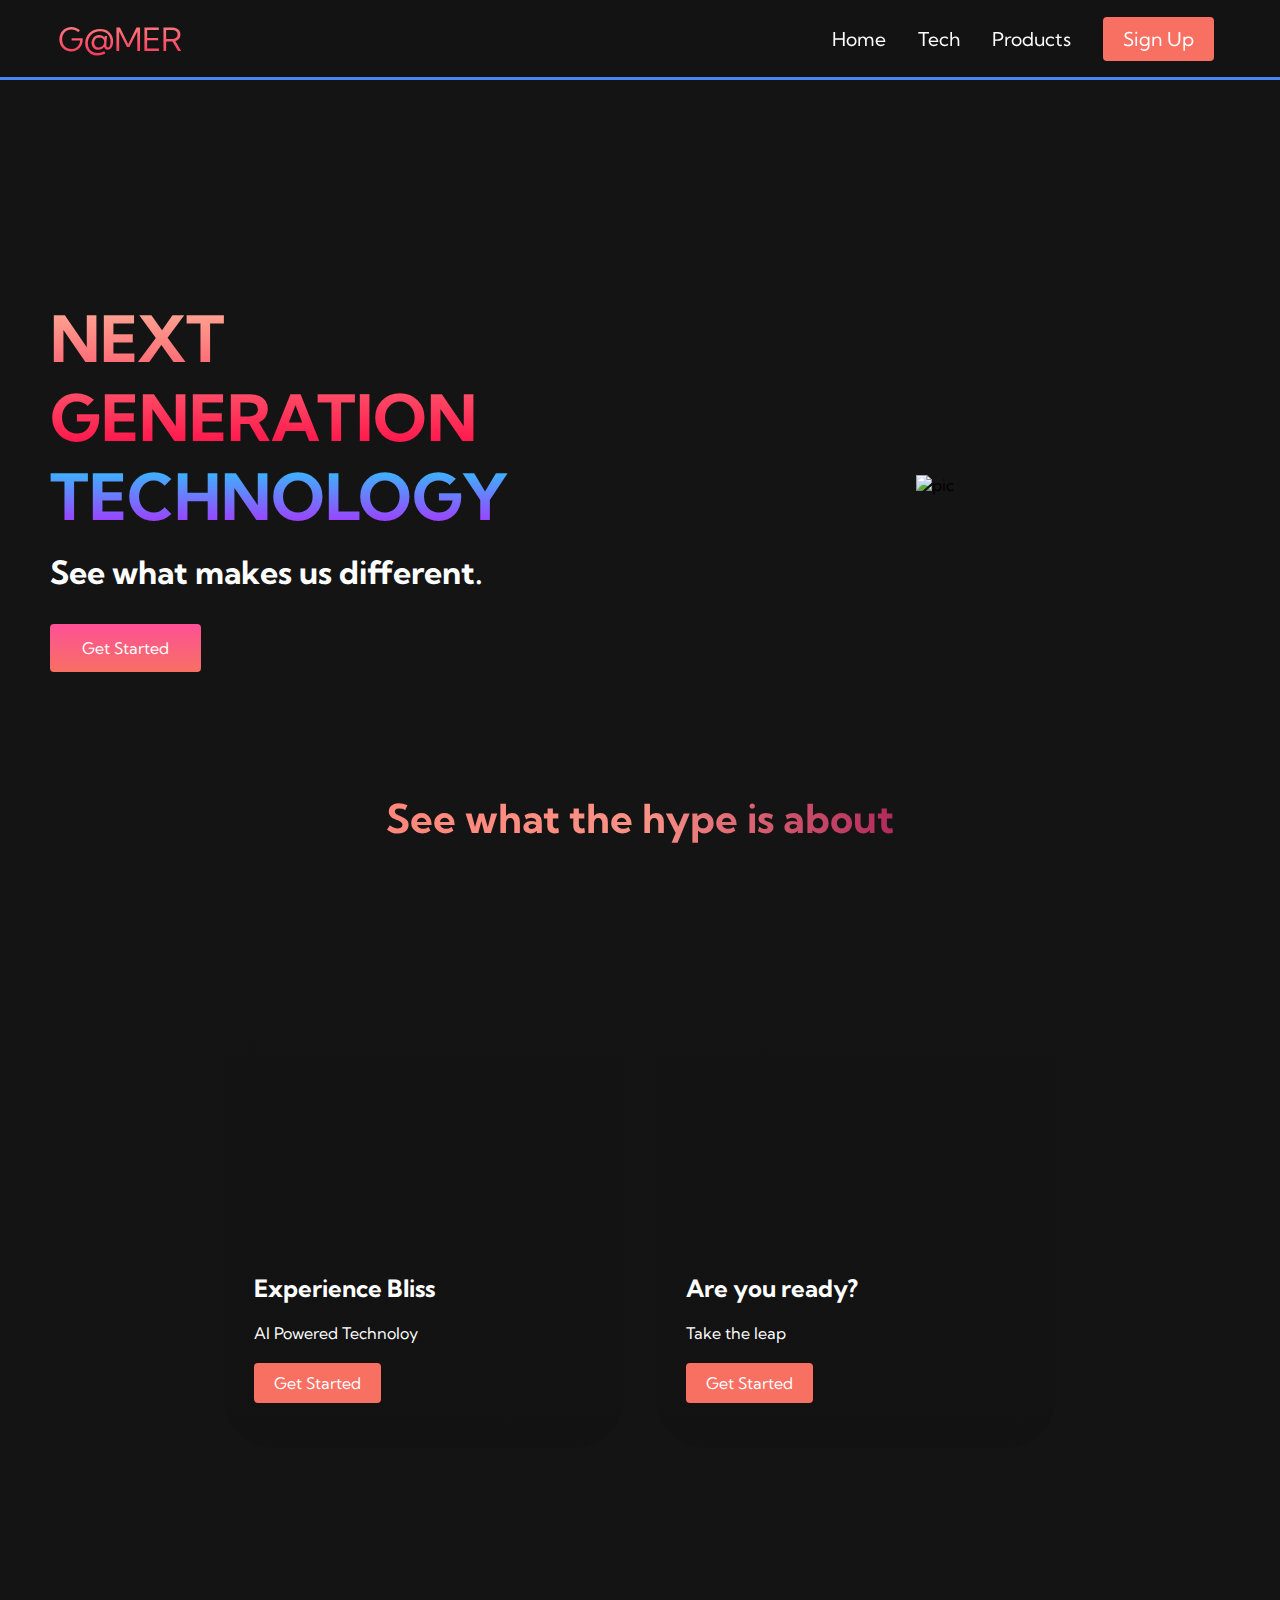
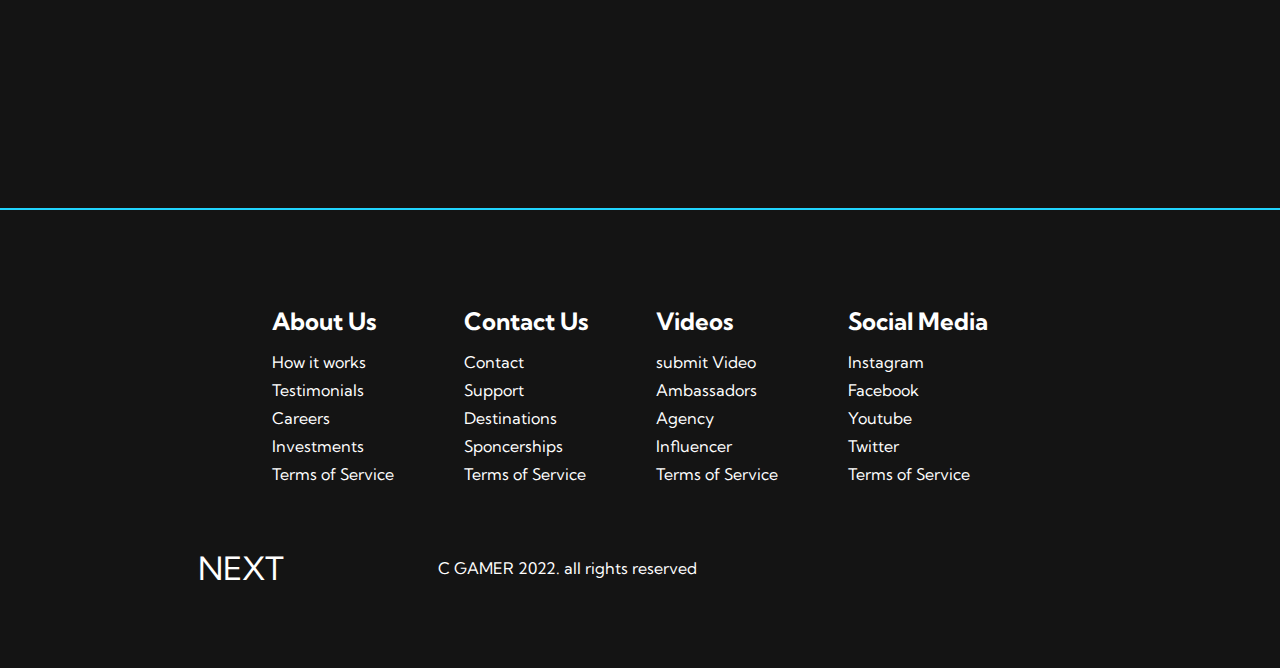
==== tech.html @ 72c959fa "uploadng my 2nd project on github" ====
<!DOCTYPE html>
<html lang="en">
  <head>
    <meta charset="UTF-8" />
    <meta http-equiv="X-UA-Compatible" content="IE=edge" />
    <meta name="viewport" content="width=device-width, initial-scale=1.0" />
    <title>Next Website no 2</title>
    <link rel="stylesheet"  href="nextweb2.css" />
    <link rel="stylesheet" href="https://pro.fontawesome.com/releases/v5.10.0/css/all.css" integrity="sha384-AYmEC3Yw5cVb3ZcuHtOA93w35dYTsvhLPVnYs9eStHfGJvOvKxVfELGroGkvsg+p" crossorigin="anonymous"/>
    <link rel="preconnect" href="https://fonts.googleapis.com">
    <link rel="preconnect" href="https://fonts.gstatic.com" crossorigin>
    <link href="https://fonts.googleapis.com/css2?family=Kumbh+Sans:wght@400;700&display=swap" rel="stylesheet">
  </head>
  <body>
    <!-- Navbar section -->
    <nav class="navbar">
      <div class="navbar__container">
        <a href="/" id="navbar__logo"> 
          <i class="fas fa-gem"></i> G@MER
        </a>
        <div class="navbar__toggle" id="mobile-menu">
          <span class="bar"></span>
          <span class="bar"></span>
          <span class="bar"></span>
        </div>
        <ul class="navbar__menu">
          <li class="navbar__item">
            <a href="index.html" class="navbar__links">Home</a>
          </li>
          <li class="navbar__item">
            <a href="/" class="navbar__links">Tech</a>
          </li>
          <li class="navbar__item">
            <a href="/" class="navbar__links">Products</a>
          </li>
          <li class="navbar__btn">
            <a href="/" class="button">Sign Up</a>
          </li>
        </ul>
      </div>
    </nav>
    <script src="/app.js"></script>

    <!-- Hero Section -->
    <div class="main">
      <div class="main__container">
        <div class="main__content">
          <h1>NEXT GENERATION</h1>
          <h2>TECHNOLOGY</h2>
          <p>See what makes us different.</p>
          <button class="main__btn"><a href="/">Get Started</a></button>
        </div>
        <div class="main__img--container">
          <img src="/Portfolio/Projects/2/p2imgs/wallpaperflare.com_wallpaper.jpg" alt="pic" id="main__img">
        </div>
      </div>
    </div>

    <!-- Services Section -->
    <div class="services">
      <h1>See what the hype is about</h1>
      <div class="services__container">
        <div class="services__card">
          <h2>Experience Bliss</h2>
          <p>AI Powered Technoloy</p>
          <button>Get Started</button>
        </div>
        <div class="services__card">
          <h2>Are you ready?</h2>
          <p>Take the leap</p>
          <button>Get Started</button>
        </div>
      </div>
    </div>

    <!-- Footer section -->
    <div class="footer__container">
      <div class="footer__links">
        <div class="footer__link--wrapper">
          <div class="footer__link--items">
            <h2>About Us</h2>
            <a href="/">How it works</a>
            <a href="/">Testimonials</a>
            <a href="/">Careers</a>
            <a href="/">Investments</a>
            <a href="/">Terms of Service</a>
          </div>
          <div class="footer__link--items">
            <h2>Contact Us</h2>
            <a href="/">Contact</a>
            <a href="/">Support</a>
            <a href="/">Destinations</a>
            <a href="/">Sponcerships</a>
            <a href="/">Terms of Service</a>
          </div>
        </div>
        <div class="footer__link--wrapper">
          <div class="footer__link--items">
            <h2>Videos</h2>
            <a href="/">submit Video</a>
            <a href="/">Ambassadors</a>
            <a href="/">Agency</a>
            <a href="/">Influencer</a>
            <a href="/">Terms of Service</a>
          </div>
          <div class="footer__link--items">
            <h2>Social Media</h2>
            <a href="/">Instagram</a>
            <a href="/">Facebook</a>
            <a href="/">Youtube</a>
            <a href="/">Twitter</a>
            <a href="/">Terms of Service</a>
          </div>
        </div>
      </div>
      <div class="social__media">
        <div class="social__media--wrap">
          <div class="footer__logo">
            <a href="/"  id="footer__logo"><i class="fas fa-gem"></i><p>NEXT</p></a>
          </div>
          <p class="website__right">C GAMER 2022. all rights reserved</p>
          <div class="social__icons">
            <a href="/" class="social__icon--link" target="_blank"><i class="fab fa-facebook"></i></a>
            <a href="/" class="social__icon--link" target="_blank"><i class="fab fa-instagram"></i></a>
            <a href="/" class="social__icon--link" target="_blank"><i class="fab fa-twitter"></i></a>
            <a href="/" class="social__icon--link" target="_blank"><i class="fab fa-linkedin"></i></a>
          </div>
        </div>
      </div>
    </div>

    <script src="app.js"></script>
  </body>
</html>
---- nextweb2.css ----
* {
  box-sizing: border-box;
  margin: 0;
  padding: 0;
  font-family: "Kumbh Sans", sans-serif;
}

.navbar {
  background: #131313;
  height: 80px;
  display: flex;
  justify-content: center;
  align-items: center;
  font-size: 1.2rem;
  position: sticky;
  top: 0;
  z-index: 999;
  border-bottom:3px solid #4886f8;
}

.navbar__container {
  display: flex;
  justify-content: space-between;
  height: 80px;
  z-index: 1;
  width: 100%;
  max-width: 1300px;
  margin: 0 auto;
  padding: 0 50px;
}

#navbar__logo {
  background-color: #ff8177;
  background-image: linear-gradient(to top, #ff0844 0%, #ffb199 100%);
  background-size: 100%;
  -webkit-background-clip: text;
  -moz-background-clip: text;
  background-clip: text;
  -webkit-text-fill-color: transparent;
  -moz-text-fill-color: transparent;
  display: flex;
  align-items: center;
  cursor: pointer;
  text-decoration: none;
  font-size: 2rem;
}

.fa-gem {
  margin-right: 0.5rem;
}

.navbar__menu {
  display: flex;
  align-items: center;
  list-style: none;
  text-align: center;
}

.navbar__item {
  height: 80px;
}

.navbar__links {
  color: #fff;
  display: flex;
  align-items: center;
  justify-content: center;
  text-decoration: none;
  padding: 0 1rem;
  height: 100%;
}

.navbar__btn {
  display: flex;
  justify-content: center;
  align-items: center;
  padding: 0 1rem;
  width: 100%;
}

.button {
  display: flex;
  justify-content: center;
  align-items: center;
  text-decoration: none;
  padding: 10px 20px;
  height: 100%;
  width: 100%;
  border: none;
  outline: none;
  border-radius: 4px;
  background: #f77062;
  color: #fff;
}

.button:hover {
  background: #4837ff;
  transition: all 0.3s ease;
}

.navbar__links:hover {
  color: #00a2ff;
  transition: all 0.3s ease;
}

@media screen and (max-width: 960px) {
  .navbar__container {
    display: flex;
    justify-content: space-between;
    height: 80px;
    z-index: 1;
    width: 100%;
    max-width: 1300px;
    padding: 0;
  }

  .navbar__menu {
    display: grid;
    grid-template-columns: auto;
    margin: 0;
    width: 100%;
    position: absolute;
    top: -1000px;
    opacity: 0;
    transition: all 0.5s ease;
    height: 60vh;
    z-index: -1;
    background: #131313;    
  }

  .navbar__menu.active {
    background: #131313;
    top: 100%;
    opacity: 1;
    transition: all 0.5s ease;
    z-index: 99;
    height: 60vh;
    font-size: 1.6rem;
    border-bottom: 3px solid #008cff;;
  }

  .navbar__menu li {    
    display: flex;
    align-items: center;  
  }

  .navbar__menu li:first-child {
    border-top: 3px solid #008cff;
  }

  #navbar__logo {
    padding-left: 25px;
  }

  .navbar__toggle .bar {
    width: 25px;
    height: 3px;
    margin: 5px 3px;
    transition: all 0.3s ease-in-out;
    background: #21d4fd;
  }

  .navbar__item {
    width: 100%;
  }

  .navbar__links {
    text-align: center;
    padding: 2rem;
    width: 100%;
    display: table;
  }

  #mobile-menu {
    position: absolute;
    top: 20%;
    right: 5%;
    transform: translate(5%, 20%);
    border: 3px solid #21d4fd;
  }

  .navbar__btn {
    padding-bottom: 1rem;
  }

  .button {
    display: flex;
    justify-content: center;
    align-items: center;
    width: 100%;
    height: 100%;
    margin: 0;
  }

  .navbar__toggle .bar {
    display: block;
    cursor: pointer;
  }

  #mobile-menu.is-active .bar:nth-child(2) {
    opacity: 0;
  }

  #mobile-menu.is-active .bar:nth-child(1) {
    transform: translateY(8px) rotate(45deg);
  }

  #mobile-menu.is-active .bar:nth-child(3) {
    transform: translateY(-8px) rotate(-45deg);
  }
}

/* Hero Section */
.main {
  background-color: #141414;
  border-bottom: 2px solid #21d4fd;
  height: 650px;
}

.main__container {
  display: grid;
  grid-template-columns: 1fr 1fr;
  align-items: center;
  justify-content: center;
  margin: 0 auto;
  height: 90vh;
  background-color: #141414;
  z-index: 1;
  width: 100%;
  max-width: 1300px;
  padding: 0 50px;
}

.main__content h1 {
  font-size: 4rem;
  background-color: #ff8177;
  background-image: linear-gradient(to top, #ff0844 0%, #ffb199 100%);
  background-size: 100%;
  -webkit-background-clip: text;
  -moz-background-clip: text;
  background-clip: text;
  -webkit-text-fill-color: transparent;
  -moz-text-fill-color: transparent;
}

.main__content h2 {
  font-size: 4rem; 
  background-color: #ff8177;
  background-image: linear-gradient(to top, #b721ff 0%, #21d4fd 100%);
  background-size: 100%;
  -webkit-background-clip: text;
  -moz-background-clip: text;
  background-clip: text;
  -webkit-text-fill-color: transparent;
  -moz-text-fill-color: transparent;
}

.main__content p {
  margin-top: 1rem;
  font-size: 2rem;
  font-weight: 700;
  color: #fff;
}

.main__btn {
  font-size: 1rem;
  background-image: linear-gradient(to top, #f77062 0%, #fe5196 100%);
  padding: 14px 32px;
  border: none;
  border-radius: 4px;
  color: #fff;
  margin-top: 2rem;
  cursor: pointer;
  position: relative;
  transition: all 0.3s;
  outline: none;
}

.main__btn a {
  position: relative;
  z-index: 2;
  color: #fff;
  text-decoration: none;
}

.main__btn:after {
  position: absolute;
  content: "";
  top: 0;
  left: 0;
  width: 0;
  height: 100%;
  background: #4837ff;
  transition: all 0.3s;
  border-radius: 4px;
}

.main__btn:hover {
  color: #fff;
}

.main__btn:hover:after {
  width: 100%;
}

.main__img--container {
  text-align: center;
}

#main__img {
  height: 80%;
  width: 80%;
}

/* Mobile Responsive */
@media screen and (max-width: 768px) {

  .main__container {
    display: grid;
    grid-template-columns: auto;
    align-items: center;
    justify-content: center;
    width: 100%;
    margin: 0 auto;
    height: 90vh;
  }

  .main__content {
    text-align: center;
    margin-bottom: 4rem;
  }

  .main__content h1 {
    font-size: 2.5rem;
    margin-top: 2rem;
  }

  .main__content h2 {
    font-size: 3rem;
  }

  .main__content p {
    margin-top: 1rem;
    font-size: 1.5rem;
  }
}

@media screen and (max-width: 480px) {

  .main__content h1 {
    font-size: 2rem;
    margin-top: 3rem;
  }

  .main__content h2 {
    font-size: 3rem;
  }

  .main__content p {
    margin-top: 1rem;
    font-size: 1.5rem;
  }

  .main__btn {
    padding: 12px 36px;
    margin: 2.5rem 0;
  }
}

/* Services section Css */
.services {
  background: #141414;
  display: flex;
  flex-direction: column;
  align-items: center;
  height: 120vh;
  border-bottom: 2px solid #21d4fd;
}

.services h1 {
  background-color: #ff8177;
  background-image: linear-gradient(
    to right,
    #ff8177 0%,
    #ff867a 0%,
    #ff8c7f 21%,
    #f99185 52%,
    #cf556c 78%,
    #b12a5b 100%
  );
  background-size: 100%;
  margin-bottom: 4rem;
  margin-top: 4rem;
  font-size: 2.5rem;
  -webkit-background-clip: text;
  -moz-background-clip: text;
  background-clip: text;
  -webkit-text-fill-color: transparent;
  -moz-text-fill-color: transparent;
}

.services__container {
  display: flex;
  justify-content: center;
  flex-wrap: wrap;
}

.services__card {
  margin: 1rem 1rem;
  height: 525px;
  width: 400px;
  border-radius: 50px;
  background-image: linear-gradient(
      to bottom,
      rgba(0, 0, 0, 0) 0%,
      rgba(17, 17, 17, 0.6) 100%
    ),
    url("/Portfolio/Projects/2/p2imgs/pexels-tima-miroshnichenko-6498779.jpg");
    background-size: cover;
    position: relative;
    color: #fff;
}

.services__card:nth-child(2) {
    background-image: linear-gradient(
        to bottom,
        rgba(0, 0, 0, 0) 0%,
        rgba(17, 17, 17, 0.6) 100%
        ),
        url('/Portfolio/Projects/2/p2imgs/pexels-tima-miroshnichenko-6499172.jpg')
}

.services h2 {
    position: absolute;
    top: 350px;
    left: 30px;
}

.services__card p {
    position: absolute;
    top: 400px;
    left: 30px;
}

.services__card button {
    color: #fff;
    padding: 10px 20px;
    border: none;
    outline: none;
    border-radius: 4px;
    background: #f77062;
    position: absolute;
    top: 440px;
    left: 30px;
    font-size: 1rem;
    cursor: pointer;
}

.services__card:hover {
  transform: scale(1.075);
  transition: 0.2s ease-in;
  cursor: pointer;
}

@media screen and (max-width: 960px){
  .services{
    height: 1400px;
  }

  .services h1 {
    font-size: 2rem;
    margin-top: 4rem;
  }
} 

@media screen and (max-width: 480px) {
  .services {
    height: 1400px;
  }

  .services h1 {
    font-size: 1.2rem;
  }

  .services__card {
    width: 300px;
  }
}

/* Footer CSS */
.footer__container {
  background-color:#141414;
  padding: 5rem 0;
  display: flex;
  flex-direction: column;
  justify-content: center;
  align-items: center;
}

#footer__logo {
  color: #fff;
  display: flex;
  align-items: center;
  cursor: pointer;
  text-decoration: none;
  font-size: 2rem;
}

.footer__links {
  width: 100%;
  max-width: 1000px;
  display: flex;
  justify-content: center;
}

.footer__link--wrapper {
  display: flex;
}

.footer__link--items {
  display: flex;
  flex-direction: column;
  align-items: flex-start;
  margin: 16px;
  text-align: left;
  width: 160px;
  box-sizing: border-box;
}

.footer__link--items h2 {
  margin-bottom: 16px;
  color: #fff;
}

.footer__link--items > h2 {
  color: #fff;
}

.footer__link--items a {
  color: #fff;
  text-decoration: none;
  margin-bottom: 0.5rem;
}

.footer__link--items a:hover {
  color: #0051ff;
  transition: 0.3s ease-out;
}

/* Social Icons */
.social__icon--link {
  color: #fff;
  font-size: 24px;
}

.social__media {
  max-width: 1000px;
  width: 100%;
}

.social__media--wrap{
  display: flex;
  justify-content: space-between;
  align-items: center;
  width: 90%;
  max-width: 1000px;
  margin: 40px auto 0 auto;
}

.social__icons {
  display: flex;
  justify-content: space-between;
  align-items: center;
  width: 240px;
}

.social__logo {
  color: #fff;
  justify-self: flex-start;
  margin-left: 20px;
  cursor: pointer;
  text-decoration: none;
  font-size: 2rem;
  display: flex;
  align-items: center;
  margin-bottom: 16px;
}

.website__right {
  color:#fff;
}

.social__icons i:hover {
  color: #0051ff;
  transition: all 0.3s ease;
}

@media screen and (max-width: 820px){
  .footer__links {
    padding-top: 2rem;
  }

  #footer__logo {
    margin-bottom: 2rem;
  }

  .website__right {
    margin-bottom: 2rem;
  }

  .footer__link--wrapper {
    flex-direction: column;
  }

  .social__media--wrap {
    flex-direction: column;
  }
}

@media screen and (max-width: 480px){
  .footer__link--items {
    margin: 0;
    padding: 10px;
    width: 100%;
  }
}
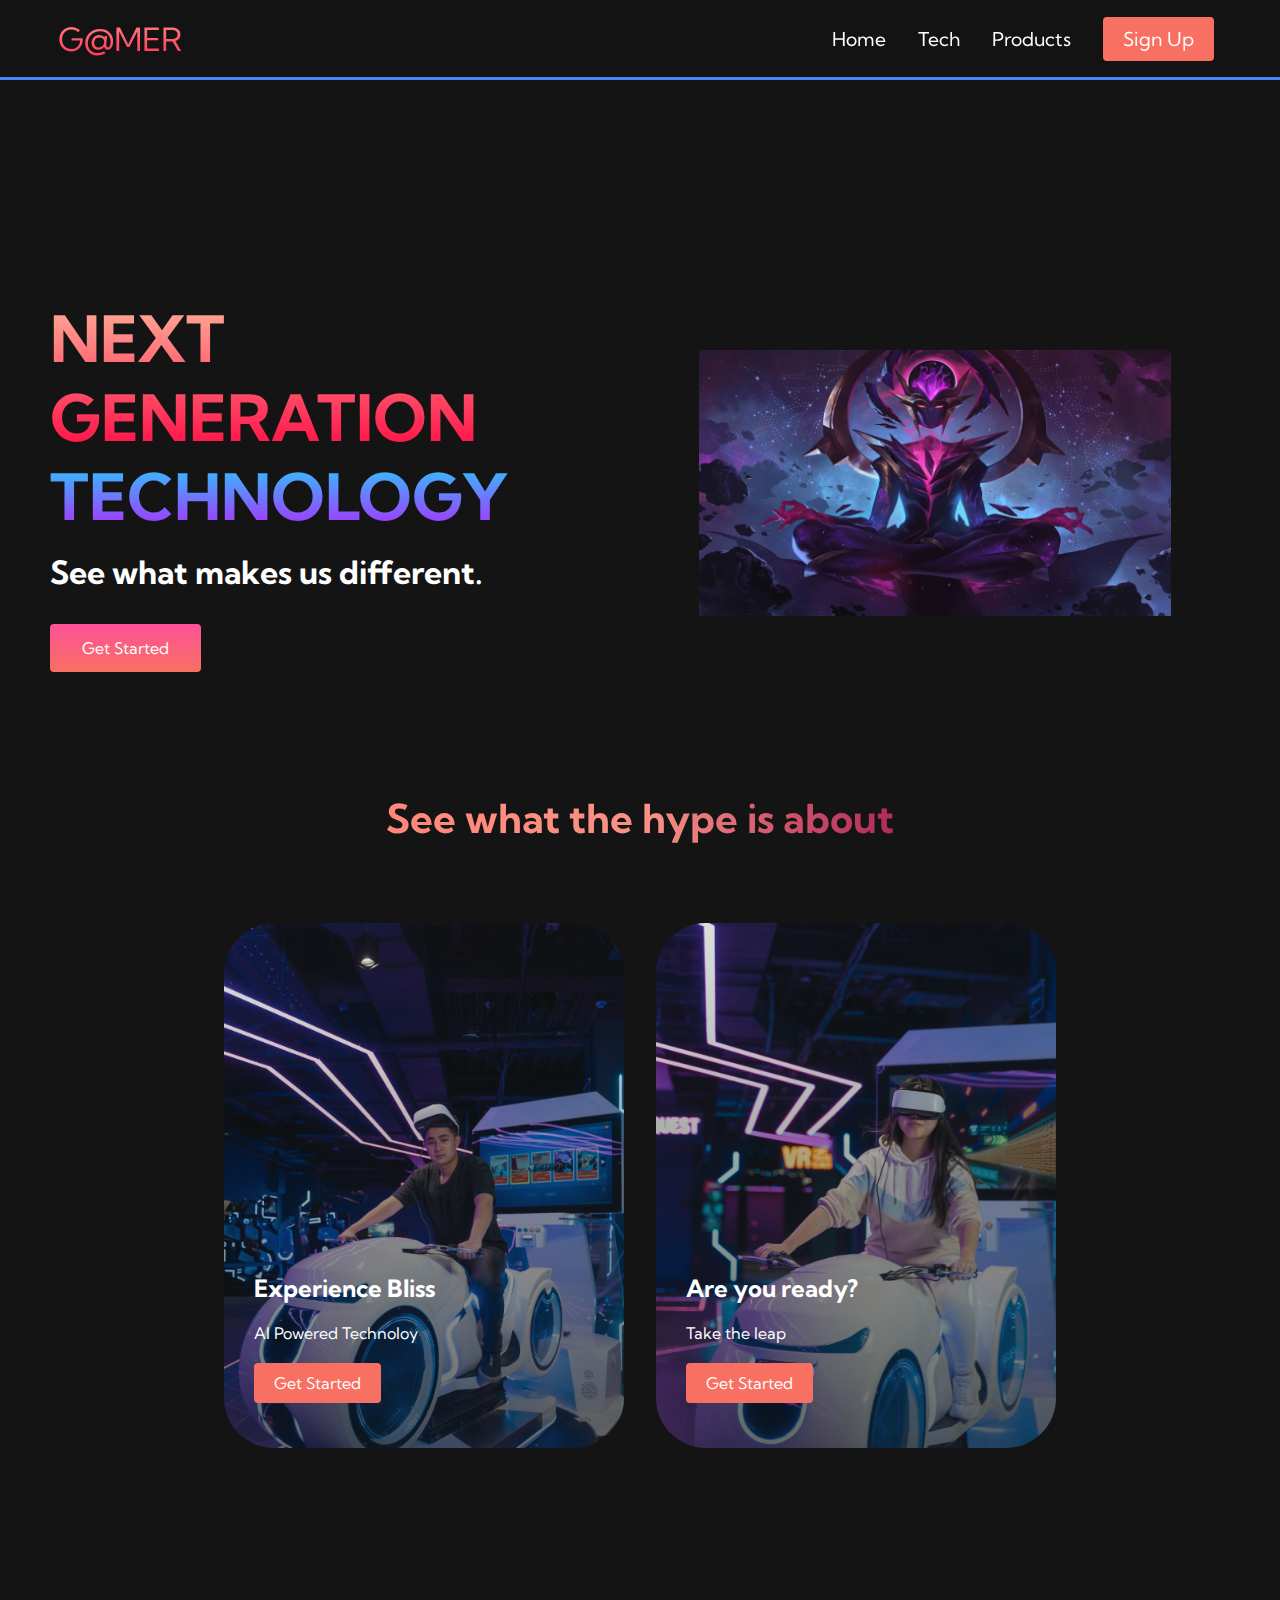
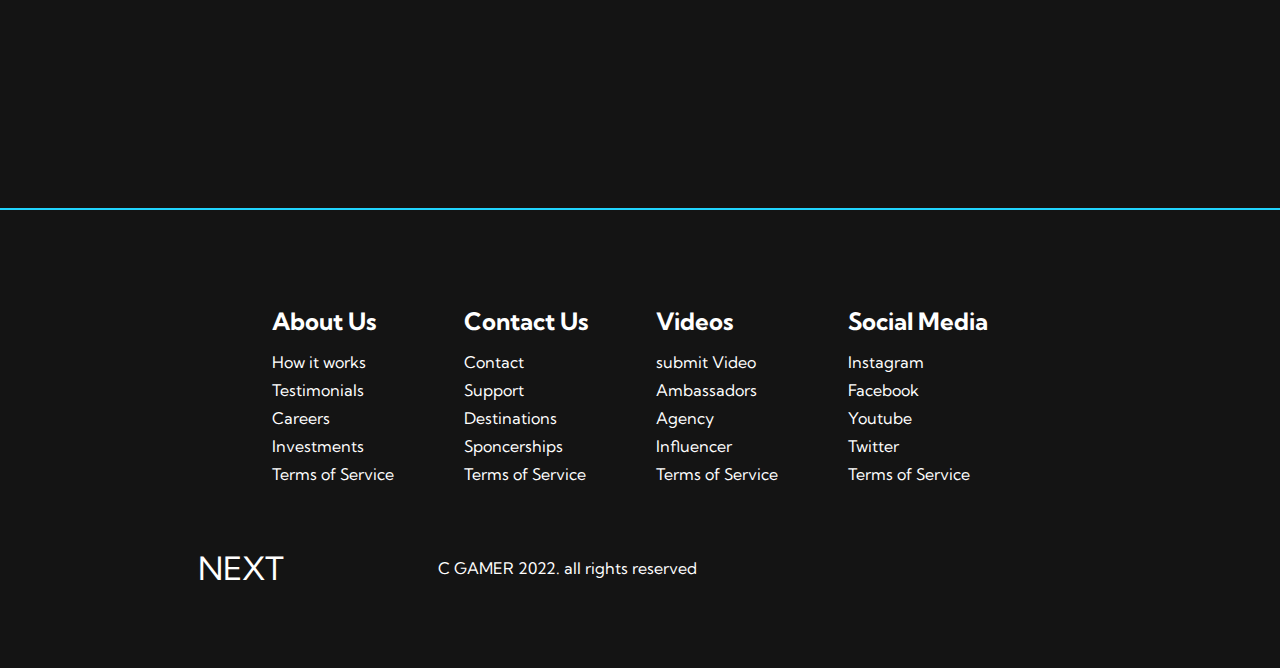
==== commit d3779b8f: "updated tech.html img links" ====
--- a/tech.html
+++ b/tech.html
@@ -51,7 +51,7 @@
           <button class="main__btn"><a href="/">Get Started</a></button>
         </div>
         <div class="main__img--container">
-          <img src="/Portfolio/Projects/2/p2imgs/wallpaperflare.com_wallpaper.jpg" alt="pic" id="main__img">
+          <img src="p2imgs/wallpaperflare.com_wallpaper.jpg" alt="pic" id="main__img">
         </div>
       </div>
     </div>
--- a/nextweb2.css
+++ b/nextweb2.css
@@ -415,7 +415,7 @@
       rgba(0, 0, 0, 0) 0%,
       rgba(17, 17, 17, 0.6) 100%
     ),
-    url("/Portfolio/Projects/2/p2imgs/pexels-tima-miroshnichenko-6498779.jpg");
+    url("p2imgs/pexels-tima-miroshnichenko-6498779.jpg");
     background-size: cover;
     position: relative;
     color: #fff;
@@ -427,7 +427,7 @@
         rgba(0, 0, 0, 0) 0%,
         rgba(17, 17, 17, 0.6) 100%
         ),
-        url('/Portfolio/Projects/2/p2imgs/pexels-tima-miroshnichenko-6499172.jpg')
+        url('p2imgs/pexels-tima-miroshnichenko-6499172.jpg')
 }
 
 .services h2 {
